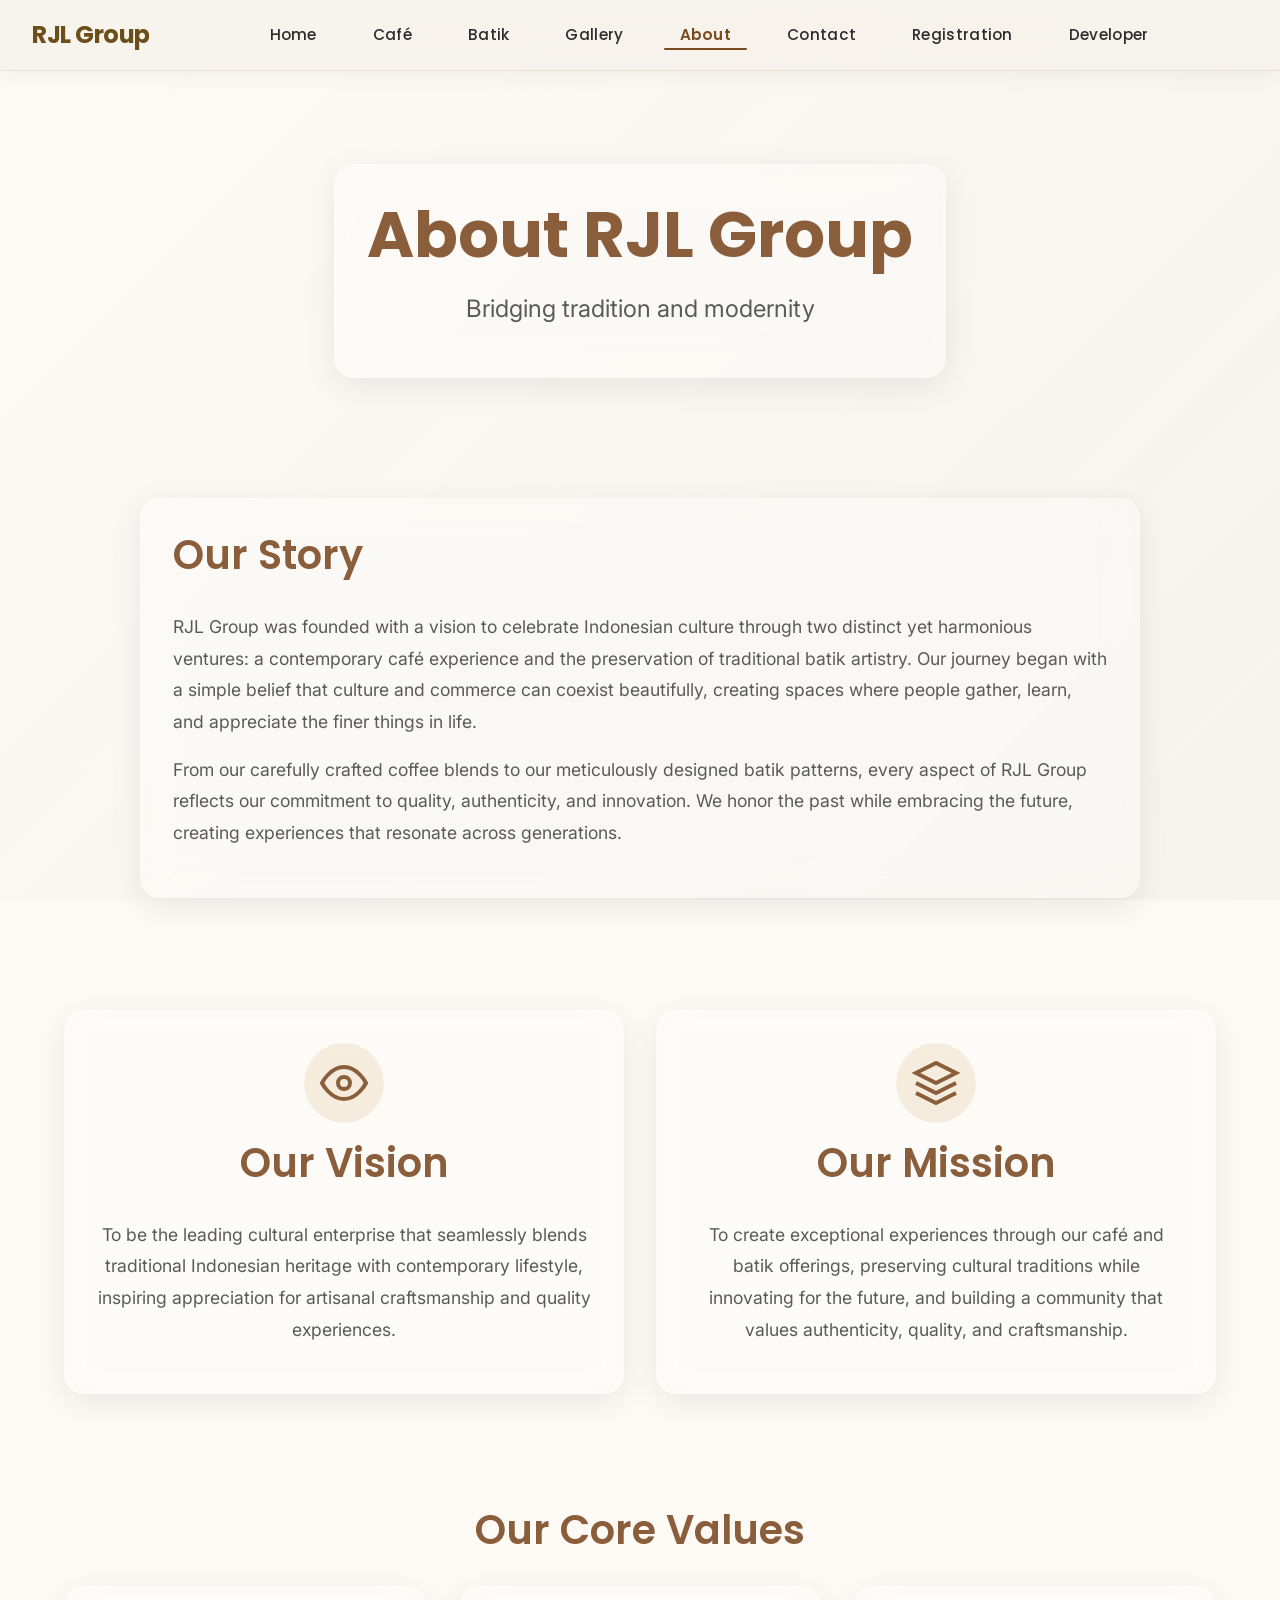
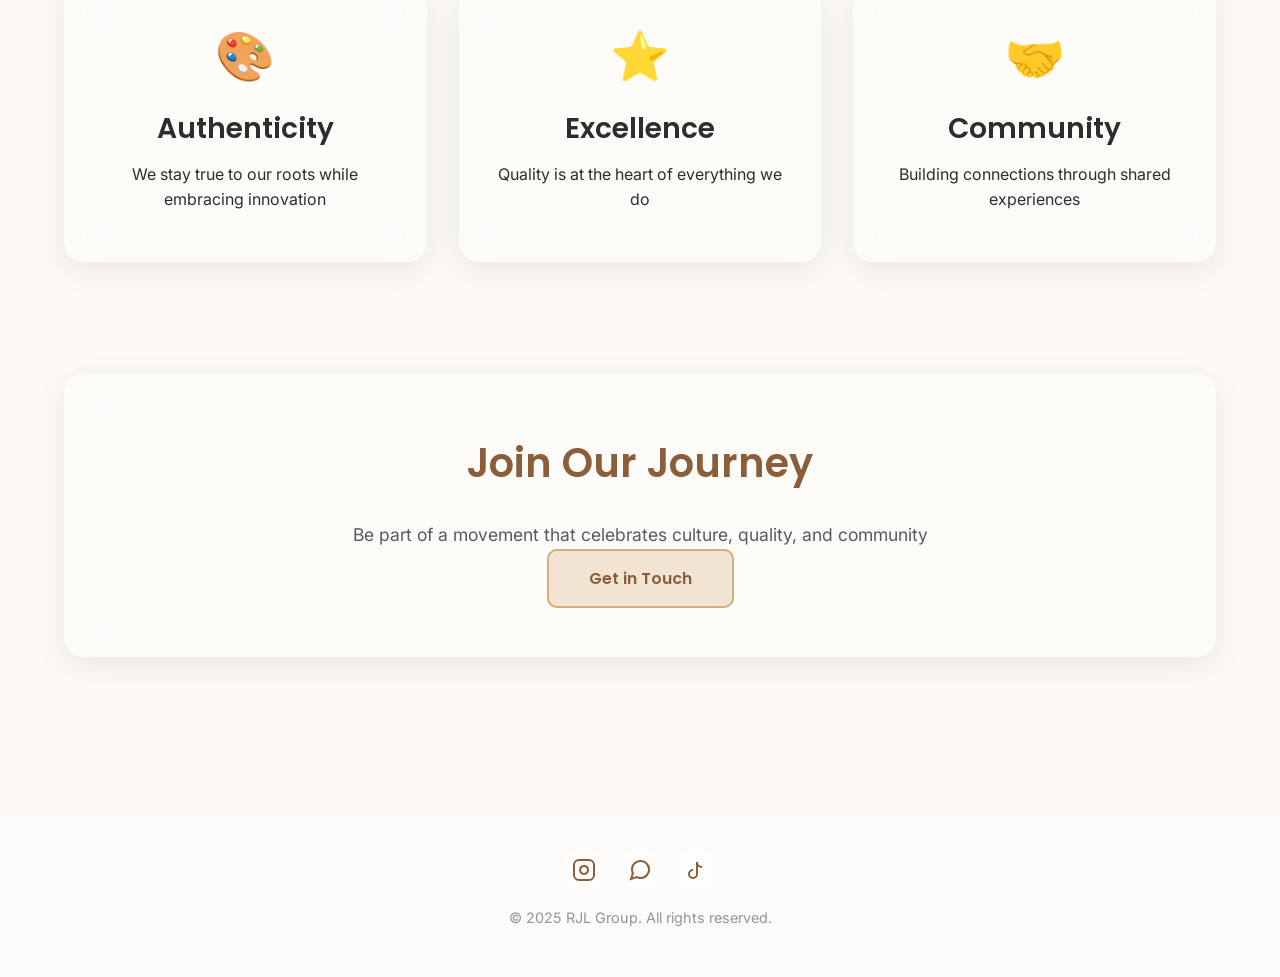
==== docs/about.html @ f2a1ba73 "rename frontend to docs" ====
<!DOCTYPE html>
<html lang="en">
<head>
    <meta charset="UTF-8">
    <meta name="viewport" content="width=device-width, initial-scale=1.0">
    <title>About - RJL Group</title>
    <link rel="stylesheet" href="style.css">
    <link rel="preconnect" href="https://fonts.googleapis.com">
    <link rel="preconnect" href="https://fonts.gstatic.com" crossorigin>
    <link href="https://fonts.googleapis.com/css2?family=Poppins:wght@300;400;500;600;700&family=Inter:wght@300;400;500;600&display=swap" rel="stylesheet">
</head>
<body>
    <!-- Background with overlay -->
    <div class="page-background" style="background-image: url('/frontend/img/galeri.cafe/5.jpg');"></div>
    
    <!-- Navigation Bar -->
    <nav class="navbar-glass">
        <div class="nav-container">
            <div class="nav-logo">RJL Group</div>
            <ul class="nav-menu" id="navMenu">
                <li><a href="index.html" class="nav-link">Home</a></li>
                <li><a href="cafe.html" class="nav-link">Café</a></li>
                <li><a href="batik.html" class="nav-link">Batik</a></li>
                <li><a href="gallery.html" class="nav-link">Gallery</a></li>
                <li><a href="about.html" class="nav-link">About</a></li>
                <li><a href="contact.html" class="nav-link">Contact</a></li>
                <li><a href="registration.html" class="nav-link">Registration</a></li>
                <li><a href="developer.html" class="nav-link">Developer</a></li>
            </ul>
            <div class="header-line" id="headerLine"></div>
            <div class="nav-toggle" id="navToggle">
                <span></span>
                <span></span>
                <span></span>
            </div>
        </div>
    </nav>

    <!-- About Hero Section -->
    <section class="page-hero">
        <div class="container">
            <div class="glass-card hero-card fade-in">
                <h1 class="page-title">About RJL Group</h1>
                <p class="page-subtitle">Bridging tradition and modernity</p>
            </div>
        </div>
    </section>

    <!-- Our Story Section -->
    <section class="section-padding">
        <div class="container">
            <div class="glass-card content-card slide-up">
                <h2 class="section-title">Our Story</h2>
                <p class="section-text">RJL Group was founded with a vision to celebrate Indonesian culture through two distinct yet harmonious ventures: a contemporary café experience and the preservation of traditional batik artistry. Our journey began with a simple belief that culture and commerce can coexist beautifully, creating spaces where people gather, learn, and appreciate the finer things in life.</p>
                <p class="section-text">From our carefully crafted coffee blends to our meticulously designed batik patterns, every aspect of RJL Group reflects our commitment to quality, authenticity, and innovation. We honor the past while embracing the future, creating experiences that resonate across generations.</p>
            </div>
        </div>
    </section>

    <!-- Vision and Mission Section -->
    <section class="section-padding">
        <div class="container">
            <div class="grid-2">
                <div class="glass-card vision-card slide-up" style="animation-delay: 0.1s">
                    <div class="icon-wrapper">
                        <svg width="48" height="48" viewBox="0 0 24 24" fill="none" stroke="currentColor" stroke-width="2">
                            <path d="M1 12s4-8 11-8 11 8 11 8-4 8-11 8-11-8-11-8z"></path>
                            <circle cx="12" cy="12" r="3"></circle>
                        </svg>
                    </div>
                    <h2 class="section-title">Our Vision</h2>
                    <p class="section-text">To be the leading cultural enterprise that seamlessly blends traditional Indonesian heritage with contemporary lifestyle, inspiring appreciation for artisanal craftsmanship and quality experiences.</p>
                </div>
                <div class="glass-card vision-card slide-up" style="animation-delay: 0.2s">
                    <div class="icon-wrapper">
                        <svg width="48" height="48" viewBox="0 0 24 24" fill="none" stroke="currentColor" stroke-width="2">
                            <path d="M12 2L2 7l10 5 10-5-10-5z"></path>
                            <path d="M2 17l10 5 10-5M2 12l10 5 10-5"></path>
                        </svg>
                    </div>
                    <h2 class="section-title">Our Mission</h2>
                    <p class="section-text">To create exceptional experiences through our café and batik offerings, preserving cultural traditions while innovating for the future, and building a community that values authenticity, quality, and craftsmanship.</p>
                </div>
            </div>
        </div>
    </section>

    <!-- Values Section -->
    <section class="section-padding">
        <div class="container">
            <h2 class="section-title text-center">Our Core Values</h2>
            <div class="grid-3">
                <div class="glass-card value-card slide-up" style="animation-delay: 0.1s">
                    <div class="value-icon">🎨</div>
                    <h3 class="card-title">Authenticity</h3>
                    <p class="card-text">We stay true to our roots while embracing innovation</p>
                </div>
                <div class="glass-card value-card slide-up" style="animation-delay: 0.2s">
                    <div class="value-icon">⭐</div>
                    <h3 class="card-title">Excellence</h3>
                    <p class="card-text">Quality is at the heart of everything we do</p>
                </div>
                <div class="glass-card value-card slide-up" style="animation-delay: 0.3s">
                    <div class="value-icon">🤝</div>
                    <h3 class="card-title">Community</h3>
                    <p class="card-text">Building connections through shared experiences</p>
                </div>
            </div>
        </div>
    </section>

    <!-- Team Section -->
    <section class="section-padding">
        <div class="container">
            <div class="glass-card cta-card text-center">
                <h2 class="section-title">Join Our Journey</h2>
                <p class="section-text">Be part of a movement that celebrates culture, quality, and community</p>
                <a href="contact.html" class="btn-glass btn-primary">Get in Touch</a>
            </div>
        </div>
    </section>

    <!-- Footer -->
    <footer class="footer-glass">
        <div class="footer-content">
            <div class="footer-social">
                <a href="#" class="social-icon" aria-label="Instagram">
                    <svg width="24" height="24" viewBox="0 0 24 24" fill="none" stroke="currentColor" stroke-width="2">
                        <rect x="2" y="2" width="20" height="20" rx="5" ry="5"></rect>
                        <path d="M16 11.37A4 4 0 1 1 12.63 8 4 4 0 0 1 16 11.37z"></path>
                        <line x1="17.5" y1="6.5" x2="17.51" y2="6.5"></line>
                    </svg>
                </a>
                <a href="#" class="social-icon" aria-label="WhatsApp">
                    <svg width="24" height="24" viewBox="0 0 24 24" fill="none" stroke="currentColor" stroke-width="2">
                        <path d="M21 11.5a8.38 8.38 0 0 1-.9 3.8 8.5 8.5 0 0 1-7.6 4.7 8.38 8.38 0 0 1-3.8-.9L3 21l1.9-5.7a8.38 8.38 0 0 1-.9-3.8 8.5 8.5 0 0 1 4.7-7.6 8.38 8.38 0 0 1 3.8-.9h.5a8.48 8.48 0 0 1 8 8v.5z"></path>
                    </svg>
                </a>
                <a href="#" class="social-icon" aria-label="TikTok">
                    <svg width="24" height="24" viewBox="0 0 24 24" fill="none" stroke="currentColor" stroke-width="2">
                        <path d="M9 12a4 4 0 1 0 4 4V4a5 5 0 0 0 5 5"></path>
                    </svg>
                </a>
            </div>
            <p class="footer-text">&copy; 2025 RJL Group. All rights reserved.</p>
        </div>
    </footer>

    <script src="script.js"></script>
</body>
</html>
---- docs/style.css ----
/* ===================================
   RJL Group Website Styles
   Bright Glassmorphism Theme
   =================================== */

/* ===================================
   CSS VARIABLES & RESET
   =================================== */
:root {
    /* Color Palette - Bright & Soft */
    --color-white: #ffffff;
    --color-cream: #fdfaf6;
    --color-beige: #f5f1ed;
    --color-light-gray: #e8e4e0;
    --color-soft-gold: #d4af7a;
    --color-warm-brown: #8b6f47;
    --color-text-primary: #2d2d2d;
    --color-text-secondary: #5a5a5a;
    --color-text-light: #7a7a7a;
    
    /* Glass Effect Colors */
    --glass-bg: rgba(255, 255, 255, 0.25);
    --glass-border: rgba(255, 255, 255, 0.3);
    --glass-shadow: rgba(0, 0, 0, 0.08);
    
    /* Spacing */
    --spacing-xs: 0.5rem;
    --spacing-sm: 1rem;
    --spacing-md: 2rem;
    --spacing-lg: 4rem;
    --spacing-xl: 6rem;
    
    /* Typography */
    --font-primary: 'Poppins', -apple-system, sans-serif;
    --font-secondary: 'Inter', -apple-system, sans-serif;
    
    /* Border Radius */
    --radius-sm: 10px;
    --radius-md: 20px;
    --radius-lg: 30px;
    
    /* Transitions */
    --transition-fast: 0.2s ease;
    --transition-normal: 0.3s ease;
    --transition-slow: 0.5s ease;
}

* {
    margin: 0;
    padding: 0;
    box-sizing: border-box;
}

html {
    scroll-behavior: smooth;
}

body {
    font-family: var(--font-primary);
    color: var(--color-text-primary);
    line-height: 1.6;
    background-color: var(--color-cream);
    overflow-x: hidden;
}

/* ===================================
   TYPOGRAPHY
   =================================== */
h1, h2, h3, h4, h5, h6 {
    font-weight: 600;
    line-height: 1.2;
    margin-bottom: var(--spacing-sm);
}

h1 {
    font-size: 3.5rem;
    font-weight: 700;
}

h2 {
    font-size: 2.5rem;
}

h3 {
    font-size: 1.75rem;
}

p {
    margin-bottom: var(--spacing-sm);
    font-family: var(--font-secondary);
}

a {
    text-decoration: none;
    color: inherit;
}

/* ===================================
   BACKGROUND & OVERLAY
   =================================== */
.page-background {
    position: fixed;
    top: 0;
    left: 0;
    width: 100%;
    height: 100%;
    background-size: cover;
    background-position: center;
    background-repeat: no-repeat;
    z-index: -2;
}

.page-background::after {
    content: '';
    position: absolute;
    top: 0;
    left: 0;
    width: 100%;
    height: 100%;
    background: linear-gradient(135deg, rgba(253, 250, 246, 0.85), rgba(245, 241, 237, 0.90));
    backdrop-filter: blur(3px);
    z-index: -1;
}

/* ===================================
   GLASS CARD COMPONENT
   =================================== */
.glass-card {
    background: var(--glass-bg);
    backdrop-filter: blur(16px);
    -webkit-backdrop-filter: blur(16px);
    border: 1px solid var(--glass-border);
    border-radius: var(--radius-md);
    box-shadow: 0 8px 32px var(--glass-shadow);
    padding: var(--spacing-md);
    transition: transform var(--transition-normal), box-shadow var(--transition-normal);
}

.glass-card:hover {
    transform: translateY(-4px);
    box-shadow: 0 12px 40px rgba(0, 0, 0, 0.12);
}

/* ===================================
   NAVIGATION BAR (FIXED + GLASSMORPHISM)
   =================================== */

.navbar-glass {
    position: fixed;
    top: 0;
    left: 0;
    width: 100%;
    background: rgba(245, 240, 235, 0.75); /* warna hangat transparan */
    backdrop-filter: blur(20px) saturate(180%);
    -webkit-backdrop-filter: blur(20px) saturate(180%);
    border-bottom: 1px solid rgba(180, 160, 130, 0.2);
    box-shadow: 0 3px 15px rgba(150, 120, 80, 0.15);
    z-index: 1000;
    padding: 1rem 0;
    transition: all 0.3s ease;
}

.nav-container {
    max-width: 1380px;
    margin: 0 auto;
    padding: 0 2rem;
    display: flex;
    justify-content: space-between;
    align-items: center;
}

/* LOGO */
.nav-logo {
    font-size: 1.5rem;
    font-weight: 700;
    color: #6c4e1a; /* coklat keemasan hangat */
    letter-spacing: -0.5px;
    transition: color 0.3s ease;
}

.nav-logo:hover {
    color: #a6783c;
}

/* NAV MENU */
.nav-menu {
    display: flex;
    list-style: none;
    gap: 1.5rem;
    align-items: center;
}

.nav-link {
    position: relative;
    font-family: "Poppins", sans-serif;
    font-size: 0.95rem;
    color: #2c2c2c; /* teks gelap agar kontras */
    padding: 0.5rem 1rem;
    border-radius: 10px;
    font-weight: 500;
    letter-spacing: 0.3px;
    transition: all 0.25s ease-in-out;
}

/* Garis bawah saat aktif */
.nav-link.active::after {
    content: "";
    position: absolute;
    bottom: 3px;
    left: 0;
    width: 100%;
    height: 2px;
    background: #7a4b1f;
    border-radius: 2px;
}

.nav-link:hover::after {
    width: 100%;
}

.nav-link:hover {
    color: #7a5720;
    background: rgba(255, 240, 220, 0.6);
}

/* NAVBAR ACTIVE LINK — garis bawah coklat */
.nav-link.active {
    color: #7a4b1f; /* coklat hangat */
    font-weight: 600;
    position: relative;
}

/* BURGER MENU (for mobile later) */
.nav-toggle {
    display: none;
    flex-direction: column;
    gap: 5px;
    cursor: pointer;
}

.nav-toggle span {
    width: 25px;
    height: 3px;
    background-color: #7a5720;
    border-radius: 2px;
    transition: all 0.3s ease;
}



/* ===================================
   HERO SECTION
   =================================== */
.hero-section {
    min-height: 100vh;
    display: flex;
    align-items: center;
    justify-content: center;
    padding: var(--spacing-lg) var(--spacing-md);
}

.hero-content {
    text-align: center;
    max-width: 900px;
}

.hero-title {
    font-size: 5rem;
    font-weight: 700;
    color: var(--color-warm-brown);
    margin-bottom: var(--spacing-sm);
    letter-spacing: -2px;
    text-shadow: 2px 2px 4px rgba(0, 0, 0, 0.05);
}

.hero-subtitle {
    font-size: 2rem;
    color: var(--color-text-primary);
    margin-bottom: var(--spacing-xs);
    font-weight: 500;
}

.hero-description {
    font-size: 1.2rem;
    color: var(--color-text-secondary);
    margin-bottom: var(--spacing-md);
    font-family: var(--font-secondary);
}

.hero-buttons {
    display: flex;
    gap: var(--spacing-sm);
    justify-content: center;
    flex-wrap: wrap;
}

/* ===================================
   BUTTONS
   =================================== */
.btn-glass {
    padding: 1rem 2.5rem;
    border: none;
    border-radius: var(--radius-sm);
    font-family: var(--font-primary);
    font-size: 1rem;
    font-weight: 600;
    cursor: pointer;
    transition: all var(--transition-normal);
    position: relative;
    overflow: hidden;
}

.btn-primary {
    background: rgba(212, 175, 122, 0.3);
    backdrop-filter: blur(10px);
    border: 2px solid var(--color-soft-gold);
    color: var(--color-warm-brown);
}

.btn-primary:hover {
    background: rgba(212, 175, 122, 0.5);
    transform: translateY(-2px);
    box-shadow: 0 8px 20px rgba(212, 175, 122, 0.3);
}

.btn-secondary {
    background: rgba(255, 255, 255, 0.3);
    backdrop-filter: blur(10px);
    border: 2px solid rgba(255, 255, 255, 0.5);
    color: var(--color-text-primary);
}

.btn-secondary:hover {
    background: rgba(255, 255, 255, 0.5);
    transform: translateY(-2px);
    box-shadow: 0 8px 20px rgba(0, 0, 0, 0.1);
}

.btn-small {
    padding: 0.6rem 1.5rem;
    font-size: 0.9rem;
}

.btn-full {
    width: 100%;
}

/* ===================================
   CONTAINER & LAYOUT
   =================================== */
.container {
    max-width: 1400px;
    margin: 0 auto;
    padding: 0 var(--spacing-md);
}

.section-padding {
    padding: var(--spacing-xl) 0;
}

.page-hero {
    min-height: 50vh;
    display: flex;
    align-items: center;
    justify-content: center;
    padding: calc(var(--spacing-xl) + 60px) var(--spacing-md) var(--spacing-lg);
}

.hero-card {
    text-align: center;
    max-width: 800px;
    margin: 0 auto;
}

.page-title {
    font-size: 4rem;
    color: var(--color-warm-brown);
    margin-bottom: var(--spacing-sm);
}

.page-subtitle {
    font-size: 1.5rem;
    color: var(--color-text-secondary);
    font-weight: 400;
}

/* ===================================
   CONTENT SECTIONS
   =================================== */
.section-title {
    font-size: 2.5rem;
    color: var(--color-warm-brown);
    margin-bottom: var(--spacing-md);
}

.section-title.text-center {
    text-align: center;
}

.section-text {
    font-size: 1.1rem;
    color: var(--color-text-secondary);
    line-height: 1.8;
    margin-bottom: var(--spacing-sm);
}

.content-card {
    max-width: 1000px;
    margin: 0 auto;
}

.content-image {
    width: 100%;
    border-radius: var(--radius-md);
    margin-top: var(--spacing-md);
    box-shadow: 0 8px 24px rgba(0, 0, 0, 0.1);
}

/* ===================================
   GRID LAYOUTS
   =================================== */
.grid-2 {
    display: grid;
    grid-template-columns: repeat(2, 1fr);
    gap: var(--spacing-md);
}

.grid-3 {
    display: grid;
    grid-template-columns: repeat(3, 1fr);
    gap: var(--spacing-md);
}

.grid-2-contact {
    display: grid;
    grid-template-columns: 1.5fr 1fr;
    gap: var(--spacing-md);
    align-items: start;
}

/* ===================================
   MENU & PRODUCT CARDS
   =================================== */
.menu-layout {
  display: flex;
  flex-direction: column;
  align-items: center;
  text-align: center;
  gap: 1.5rem;
  max-width: 700px;
  margin: 0 auto;
  padding: var(--spacing-lg);
  background: rgba(255, 255, 255, 0.4);
  border: 1px solid rgba(255, 255, 255, 0.5);
  border-radius: var(--radius-lg);
  backdrop-filter: blur(10px);
  box-shadow: 0 4px 25px rgba(0, 0, 0, 0.1);
}

.menu-image-single {
  width: 100%;
  height: auto; /* otomatis sesuai proporsi gambar */
  max-height: 700px; /* batas biar gak terlalu tinggi */
  object-fit: contain;
  border-radius: var(--radius-md);
  display: block;
}

.menu-layout .card-title {
  font-size: 1.6rem;
  color: var(--color-warm-brown);
  font-weight: 600;
  margin-bottom: 0.5rem;
}

.menu-layout .card-text {
  font-size: 1rem;
  color: var(--color-text-secondary);
  max-width: 600px;
  line-height: 1.6;
}


/* ===================================
   NAVIGATION BAR — WARM MODERN STYLE
   =================================== */
.navbar-glass {
    position: fixed;
    top: 0;
    left: 0;
    width: 100%;
    background: rgba(245, 240, 235, 0.75); /* warna hangat transparan */
    backdrop-filter: blur(20px) saturate(180%);
    -webkit-backdrop-filter: blur(20px) saturate(180%);
    border-bottom: 1px solid rgba(180, 160, 130, 0.2);
    box-shadow: 0 3px 15px rgba(150, 120, 80, 0.15);
    z-index: 1000;
    padding: 1rem 0;
    transition: all 0.3s ease;
}

.nav-container {
    max-width: 1380px;
    margin: 0 auto;
    padding: 0 2rem;
    display: flex;
    justify-content: space-between;
    align-items: center;
}



/* LOGO */
.nav-logo {
    font-size: 1.5rem;
    font-weight: 700;
    color: #6c4e1a; /* coklat keemasan hangat */
    letter-spacing: -0.5px;
    transition: color 0.3s ease;
}

.nav-logo:hover {
    color: #a6783c;
}

/* NAV MENU */
.nav-menu {
    display: flex;
    list-style: none;
    gap: 1.5rem;
    align-items: center;
    margin-left: auto; 
}

.nav-menu {
    display: flex;
    list-style: none;
    gap: 1.5rem;
    align-items: center;
    justify-content: flex-end; /* atau flex-start / center */
}


.nav-link {
    position: relative;
    font-family: "Poppins", sans-serif;
    font-size: 0.95rem;
    color: #2c2c2c; /* teks gelap agar kontras */
    padding: 0.5rem 1rem;
    border-radius: 10px;
    font-weight: 500;
    letter-spacing: 0.3px;
    transition: all 0.25s ease-in-out;
}

/* Garis bawah saat aktif */
.nav-link.active::after {
    content: "";
    position: absolute;
    bottom: 3px;
    left: 0;
    width: 100%;
    height: 2px;
    background: #7a4b1f;
    border-radius: 2px;
}

.nav-link:hover::after {
    width: 100%;
}

.nav-link:hover {
    color: #7a5720;
    background: rgba(255, 240, 220, 0.6);
}

/* NAVBAR ACTIVE LINK — garis bawah coklat */
.nav-link.active {
    color: #7a4b1f; /* coklat hangat */
    font-weight: 600;
    position: relative;
}

/* BURGER MENU (for mobile later) */
.nav-toggle {
    display: none;
    flex-direction: column;
    gap: 5px;
    cursor: pointer;
}

.nav-toggle span {
    width: 25px;
    height: 3px;
    background-color: #7a5720;
    border-radius: 2px;
    transition: all 0.3s ease;
}



/* ===================================
   HERO SECTION
   =================================== */
.hero-section {
    min-height: 100vh;
    display: flex;
    align-items: center;
    justify-content: center;
    padding: var(--spacing-lg) var(--spacing-md);
}

.hero-content {
    text-align: center;
    max-width: 900px;
}

.hero-title {
    font-size: 5rem;
    font-weight: 700;
    color: var(--color-warm-brown);
    margin-bottom: var(--spacing-sm);
    letter-spacing: -2px;
    text-shadow: 2px 2px 4px rgba(0, 0, 0, 0.05);
}

.hero-subtitle {
    font-size: 2rem;
    color: var(--color-text-primary);
    margin-bottom: var(--spacing-xs);
    font-weight: 500;
}

.hero-description {
    font-size: 1.2rem;
    color: var(--color-text-secondary);
    margin-bottom: var(--spacing-md);
    font-family: var(--font-secondary);
}

.hero-buttons {
    display: flex;
    gap: var(--spacing-sm);
    justify-content: center;
    flex-wrap: wrap;
}

/* ===================================
   BUTTONS
   =================================== */
.btn-glass {
    padding: 1rem 2.5rem;
    border: none;
    border-radius: var(--radius-sm);
    font-family: var(--font-primary);
    font-size: 1rem;
    font-weight: 600;
    cursor: pointer;
    transition: all var(--transition-normal);
    position: relative;
    overflow: hidden;
}

.btn-primary {
    background: rgba(212, 175, 122, 0.3);
    backdrop-filter: blur(10px);
    border: 2px solid var(--color-soft-gold);
    color: var(--color-warm-brown);
}

.btn-primary:hover {
    background: rgba(212, 175, 122, 0.5);
    transform: translateY(-2px);
    box-shadow: 0 8px 20px rgba(212, 175, 122, 0.3);
}

.btn-secondary {
    background: rgba(255, 255, 255, 0.3);
    backdrop-filter: blur(10px);
    border: 2px solid rgba(255, 255, 255, 0.5);
    color: var(--color-text-primary);
}

.btn-secondary:hover {
    background: rgba(255, 255, 255, 0.5);
    transform: translateY(-2px);
    box-shadow: 0 8px 20px rgba(0, 0, 0, 0.1);
}

.btn-small {
    padding: 0.6rem 1.5rem;
    font-size: 0.9rem;
}

.btn-full {
    width: 100%;
}


/* ===================================
   GALLERY FILTER BUTTONS
   =================================== */
.filter-buttons {
  display: flex;
  justify-content: center;
  gap: 1.2rem;
  margin-top: 1.5rem;
}

.filter-btn {
  font-family: "Poppins", sans-serif;
  font-size: 0.95rem;
  padding: 0.6rem 1.6rem;
  border-radius: 2rem;
  border: none;
  background: rgba(255, 255, 255, 0.4); /* latar lembut transparan */
  color: #7a4b1f !important; /* pastikan teks coklat */
  font-weight: 600;
  cursor: pointer;
  transition: all 0.25s ease-in-out;
  backdrop-filter: blur(8px);
}

/* Hover effect */
.filter-btn:hover {
  background: rgba(255, 255, 255, 0.7);
  transform: translateY(-2px);
}

/* Tombol aktif */
.filter-btn.active {
  background: #ffffff;
  color: #000000 !important; /* teks hitam saat aktif */
  border: 1px solid #c9a36b; /* garis tepi tipis */
  box-shadow: 0 3px 10px rgba(0, 0, 0, 0.08);
}

/* === Gallery Grid === */
.section-padding {
  padding: 3rem 0 4rem;
}

.container {
  max-width: 1200px;
  margin: 0 auto;
  padding: 0 1.5rem;
}

.masonry-gallery {
  columns: 4;
  column-gap: 1rem;
}

.masonry-item {
  display: inline-block;
  width: 100%;
  margin-bottom: 1rem;
  transition: all 0.3s ease;
}

.masonry-item.hidden {
  opacity: 0;
  transform: scale(0.9);
  pointer-events: none;
  display: none;
}

/* Responsive Columns */
@media (max-width: 992px) {
  .masonry-gallery {
    columns: 3;
  }
}

@media (max-width: 768px) {
  .masonry-gallery {
    columns: 2;
  }
}

@media (max-width: 576px) {
  .masonry-gallery {
    columns: 1;
  }
}

/* === Gallery Image === */
.gallery-image {
  position: relative;
  width: 100%;
  padding-bottom: 75%;
  background-size: cover;
  background-position: center;
  border-radius: 1rem;
  overflow: hidden;
  cursor: pointer;
  transition: all 0.4s ease;
}

.gallery-image:hover {
  transform: scale(1.03);
  filter: brightness(1.1);
}

.gallery-overlay {
  background: rgba(255, 255, 255, 0.45);
  transition: opacity 0.3s ease;
}

.gallery-image:hover .gallery-overlay {
  opacity: 1;
}

.gallery-caption {
  color: var(--color-text-primary);
  font-weight: 600;
  text-shadow: 0 1px 3px rgba(255, 255, 255, 0.5);
}

/* === Footer === */
.footer-glass {
  background: rgba(255, 255, 255, 0.1);
  backdrop-filter: blur(8px);
  padding: 2rem 0;
  text-align: center;
  border-top: 1px solid rgba(255, 255, 255, 0.2);
}

.footer-text {
  font-size: 0.95rem;
  opacity: 0.8;
}

/* === Animations === */
@keyframes fadeInUp {
  from {
    opacity: 0;
    transform: translateY(25px);
  }
  to {
    opacity: 1;
    transform: translateY(0);
  }
}

/* ===================================
   PROCESS CARDS
   =================================== */
.process-grid {
    display: grid;
    grid-template-columns: repeat(4, 1fr);
    gap: var(--spacing-md);
}

.process-card {
    text-align: center;
}

.process-number {
    width: 60px;
    height: 60px;
    background: linear-gradient(135deg, rgba(212, 175, 122, 0.3), rgba(212, 175, 122, 0.5));
    border-radius: 50%;
    display: flex;
    align-items: center;
    justify-content: center;
    font-size: 1.5rem;
    font-weight: 700;
    color: var(--color-warm-brown);
    margin: 0 auto var(--spacing-sm);
}

/* ===================================
   VISION & VALUES
   =================================== */
.vision-card {
    text-align: center;
}

.icon-wrapper {
    width: 80px;
    height: 80px;
    background: rgba(212, 175, 122, 0.2);
    border-radius: 50%;
    display: flex;
    align-items: center;
    justify-content: center;
    margin: 0 auto var(--spacing-sm);
}

.icon-wrapper svg {
    color: var(--color-warm-brown);
}

.value-card {
    text-align: center;
}

.value-icon {
    font-size: 3rem;
    margin-bottom: var(--spacing-sm);
}

/* ===================================
   FORMS
   =================================== */
.contact-form,
.registration-form {
    width: 100%;
}

.form-group {
    margin-bottom: var(--spacing-sm);
}

.form-label {
    display: block;
    font-size: 0.95rem;
    font-weight: 500;
    color: var(--color-text-primary);
    margin-bottom: 0.5rem;
}

.form-input,
.form-textarea,
.form-select {
    width: 100%;
    padding: 0.9rem 1.2rem;
    border: 2px solid rgba(255, 255, 255, 0.4);
    border-radius: var(--radius-sm);
    background: rgba(255, 255, 255, 0.3);
    backdrop-filter: blur(10px);
    font-family: var(--font-secondary);
    font-size: 1rem;
    color: var(--color-text-primary);
    transition: border-color var(--transition-fast), background var(--transition-fast);
}

.form-input:focus,
.form-textarea:focus,
.form-select:focus {
    outline: none;
    border-color: var(--color-soft-gold);
    background: rgba(255, 255, 255, 0.5);
}

.form-textarea {
    resize: vertical;
    min-height: 120px;
}

.form-message {
    margin-top: var(--spacing-sm);
    padding: var(--spacing-sm);
    border-radius: var(--radius-sm);
    font-size: 0.95rem;
    display: none;
}

.form-message.success {
    background: rgba(76, 175, 80, 0.2);
    color: #2e7d32;
    border: 1px solid rgba(76, 175, 80, 0.4);
    display: block;
}

.form-message.error {
    background: rgba(244, 67, 54, 0.2);
    color: #c62828;
    border: 1px solid rgba(244, 67, 54, 0.4);
    display: block;
}

/* ===================================
   CONTACT & REGISTRATION INFO
   =================================== */
.contact-info-wrapper,
.class-info-wrapper {
    display: flex;
    flex-direction: column;
    gap: var(--spacing-sm);
}

.info-card {
    padding: var(--spacing-md);
}

.info-list {
    list-style: none;
    padding-left: 0;
}

.info-list li {
    padding: 0.4rem 0;
    color: var(--color-text-secondary);
    font-family: var(--font-secondary);
}

.info-list li::before {
    content: '✓ ';
    color: var(--color-soft-gold);
    font-weight: bold;
    margin-right: 0.5rem;
}

.social-links {
    display: flex;
    flex-direction: column;
    gap: 0.5rem;
}

.social-link {
    color: var(--color-warm-brown);
    font-weight: 500;
    transition: color var(--transition-fast);
}

.social-link:hover {
    color: var(--color-soft-gold);
}

.registration-wrapper {
    display: grid;
    grid-template-columns: 1.5fr 1fr;
    gap: var(--spacing-md);
    align-items: start;
}

/* ===================================
   MAP SECTION
   =================================== */

.map-card {
  padding: 2rem;
  border-radius: var(--radius-lg);
  background: rgba(255, 255, 255, 0.12);
  backdrop-filter: blur(10px);
  box-shadow: 0 4px 24px rgba(0, 0, 0, 0.1);
}

.map-wrapper {
  position: relative;
  width: 100%;
  height: 400px;
  overflow: hidden;
  border-radius: var(--radius-md);
}

.map-wrapper iframe {
  width: 100%;
  height: 100%;
  border: 0;
  border-radius: var(--radius-md);
}

@media (max-width: 768px) {
  .map-wrapper {
    height: 300px;
  }
}


/* ===================================
   CTA SECTION
   =================================== */
.cta-card {
    text-align: center;
    padding: var(--spacing-lg);
}

/* =============================
   RJL Developer Page Styling
   ============================= */
:root {
  --color-warm-brown: #8b5e3b;
  --color-light-cream: #756349;
  --color-bg-glass: rgba(255, 255, 255, 0.12);
  --color-accent: #362e25;
}

/* === Developer Team Layout === */
.team-grid {
  display: grid;
  grid-template-columns: repeat(3, 1fr);
  gap: 2rem;
  justify-items: center;
  max-width: 1100px;
  margin: 0 auto;
}

/* Baris kedua (2 developer) benar-benar di tengah */
.team-grid .team-card:nth-child(4) {
  grid-column: 2 / 3;
}

.team-grid .team-card:nth-child(5) {
  grid-column: 3 / 4;
}

@media (max-width: 768px) {
  .team-grid {
    grid-template-columns: 1fr;
  }
}

/* === Card === */
.team-card {
  background: var(--color-bg-glass);
  border-radius: 20px;
  text-align: center;
  padding: 1.5rem;
  backdrop-filter: blur(12px);
  transition: transform 0.3s ease, box-shadow 0.3s ease;
  box-shadow: 0 4px 20px rgba(0,0,0,0.25);
}

.team-card:hover {
  transform: translateY(-6px);
  box-shadow: 0 10px 25px rgba(0,0,0,0.35);
}

.team-photo {
  width: 120px;
  height: 120px;
  border-radius: 50%;
  object-fit: cover;
  border: 3px solid rgba(255,255,255,0.4);
  margin-bottom: 1rem;
}

.team-name {
  color: var(--color-light-cream);
  font-size: 1.2rem;
  font-weight: 600;
  margin-bottom: 0.2rem;
}

.team-role {
  color: var(--color-accent);
  font-weight: 500;
  margin-bottom: 0.6rem;
}

.team-desc {
  color: #806f5f;
  font-size: 0.9rem;
  margin-bottom: 1rem;
}

/* === Tombol CV & Portfolio === */
.team-actions {
  display: flex;
  justify-content: center;
  gap: 0.8rem;
}

.btn-modern {
  background: transparent;
  border: 2px solid var(--color-warm-brown);
  color: var(--color-warm-brown);
  font-weight: 500;
  padding: 0.5rem 1.2rem;
  border-radius: 30px;
  backdrop-filter: blur(10px);
  transition: all 0.3s ease;
  display: flex;
  align-items: center;
  gap: 0.4rem;
}

.btn-modern i {
  color: var(--color-warm-brown);
}

.btn-modern:hover {
  background: #fff;
  color: var(--color-warm-brown);
  border-color: #fff;
  transform: translateY(-2px);
}

/* ===================================
   DEVELOPER PAGE
   =================================== */
.tech-details {
    display: grid;
    grid-template-columns: repeat(2, 1fr);
    gap: var(--spacing-md);
    margin-top: var(--spacing-md);
}

.tech-item {
    padding: var(--spacing-sm);
}

.tech-title {
    font-size: 1.2rem;
    color: var(--color-warm-brown);
    margin-bottom: 0.5rem;
}

.tech-text {
    font-size: 1rem;
    color: var(--color-text-secondary);
    font-family: var(--font-secondary);
}

.code-block {
    background: rgba(255, 255, 255, 0.4);
    border: 1px solid rgba(255, 255, 255, 0.5);
    border-radius: var(--radius-sm);
    padding: var(--spacing-md);
    font-family: 'Courier New', monospace;
    font-size: 0.9rem;
    color: var(--color-text-primary);
    overflow-x: auto;
    margin-top: var(--spacing-sm);
}

.feature-card {
    text-align: center;
    padding: var(--spacing-md);
}

/* ===================================
   FOOTER
   =================================== */
.footer-glass {
    background: rgba(255, 255, 255, 0.3);
    backdrop-filter: blur(20px);
    border-top: 1px solid var(--glass-border);
    padding: var(--spacing-md) 0;
    margin-top: var(--spacing-xl);
}

.footer-content {
    max-width: 1400px;
    margin: 0 auto;
    padding: 0 var(--spacing-md);
    text-align: center;
}

.footer-social {
    display: flex;
    justify-content: center;
    gap: var(--spacing-sm);
    margin-bottom: var(--spacing-sm);
}

.social-icon {
    width: 40px;
    height: 40px;
    background: rgba(255, 255, 255, 0.3);
    border: 1px solid rgba(255, 255, 255, 0.4);
    border-radius: 50%;
    display: flex;
    align-items: center;
    justify-content: center;
    transition: all var(--transition-fast);
    color: var(--color-warm-brown);
}

.social-icon:hover {
    background: rgba(212, 175, 122, 0.3);
    border-color: var(--color-soft-gold);
    transform: translateY(-3px);
}

.footer-text {
    font-size: 0.9rem;
    color: var(--color-text-light);
    font-family: var(--font-secondary);
}

/* ===================================
   ANIMATIONS
   =================================== */
@keyframes fadeIn {
    from {
        opacity: 0;
        transform: translateY(20px);
    }
    to {
        opacity: 1;
        transform: translateY(0);
    }
}

@keyframes slideUp {
    from {
        opacity: 0;
        transform: translateY(40px);
    }
    to {
        opacity: 1;
        transform: translateY(0);
    }
}

.fade-in {
    animation: fadeIn 0.8s ease forwards;
}

.slide-up {
    animation: slideUp 0.6s ease forwards;
    opacity: 0;
}

/* ===================================
   RESPONSIVE DESIGN
   =================================== */
@media (max-width: 1200px) {
    .hero-title {
        font-size: 4rem;
    }
    
    .page-title {
        font-size: 3rem;
    }
    
    .grid-3 {
        grid-template-columns: repeat(2, 1fr);
    }
    
    .process-grid {
        grid-template-columns: repeat(2, 1fr);
    }
    
    .masonry-gallery {
        columns: 3;
    }
}

@media (max-width: 768px) {
    /* Typography */
    h1 {
        font-size: 2.5rem;
    }
    
    h2 {
        font-size: 2rem;
    }
    
    .hero-title {
        font-size: 3rem;
    }
    
    .hero-subtitle {
        font-size: 1.5rem;
    }
    
    .page-title {
        font-size: 2.5rem;
    }
    
    /* Navigation */
    .nav-menu {
        position: fixed;
        left: -100%;
        top: 70px;
        flex-direction: column;
        background: rgba(255, 255, 255, 0.95);
        backdrop-filter: blur(20px);
        width: 100%;
        text-align: center;
        transition: left var(--transition-normal);
        box-shadow: 0 8px 32px rgba(0, 0, 0, 0.1);
        padding: var(--spacing-md) 0;
        gap: 0;
    }
    
    .nav-menu.active {
        left: 0;
    }
    
    .nav-link {
        width: 100%;
        padding: 1rem;
        border-radius: 0;
    }
    
    .nav-toggle {
        display: flex;
    }
    
    .nav-toggle.active span:nth-child(1) {
        transform: rotate(45deg) translate(8px, 8px);
    }
    
    .nav-toggle.active span:nth-child(2) {
        opacity: 0;
    }
    
    .nav-toggle.active span:nth-child(3) {
        transform: rotate(-45deg) translate(7px, -7px);
    }
    
    /* Layouts */
    .grid-2,
    .grid-3,
    .grid-2-contact,
    .registration-wrapper {
        grid-template-columns: 1fr;
    }
    
    .gallery-grid {
        grid-template-columns: repeat(2, 1fr);
    }
    
    .process-grid {
        grid-template-columns: 1fr;
    }
    
    .masonry-gallery {
        columns: 2;
    }
    
    .tech-details {
        grid-template-columns: 1fr;
    }
    
    /* Spacing */
    .section-padding {
        padding: var(--spacing-lg) 0;
    }
    
    .page-hero {
        padding: calc(var(--spacing-lg) + 60px) var(--spacing-sm) var(--spacing-md);
    }
    
    /* Buttons */
    .hero-buttons {
        flex-direction: column;
    }
    
    .btn-glass {
        width: 100%;
    }
}

@media (max-width: 480px) {
    .hero-title {
        font-size: 2.5rem;
    }
    
    .page-title {
        font-size: 2rem;
    }
    
    .gallery-grid,
    .masonry-gallery {
        columns: 1;
        grid-template-columns: 1fr;
    }
    
    .container {
        padding: 0 var(--spacing-sm);
    }
}

/* ===================================
   SMOOTH SCROLL BEHAVIOR
   =================================== */
@media (prefers-reduced-motion: no-preference) {
    html {
        scroll-behavior: smooth;
    }
}

/* ===================================
   ACCESSIBILITY
   =================================== */
.sr-only {
    position: absolute;
    width: 1px;
    height: 1px;
    padding: 0;
    margin: -1px;
    overflow: hidden;
    clip: rect(0, 0, 0, 0);
    white-space: nowrap;
    border-width: 0;
}

/* Focus states for keyboard navigation */
a:focus,
button:focus,
input:focus,
textarea:focus,
select:focus {
    outline: 2px solid var(--color-soft-gold);
    outline-offset: 2px;
}

/* Row horizontal, bisa scroll di mobile */
.process-row {
    display: flex;
    gap: 20px;
    overflow-x: auto;
    padding-bottom: 10px;
    scroll-behavior: smooth;
}

/* Proses card */
.process-card {
    min-width: 220px; /* lebar card agar tidak terlalu besar */
    flex: 0 0 auto;
    border-radius: 10px;
    overflow: hidden;
    padding: 10px;
    background-color: rgba(255,255,255,0.9); /* glass effect ringan */
    box-shadow: 0 2px 8px rgba(0,0,0,0.1);
    transition: transform 0.3s ease;
}
.process-card:hover {
    transform: translateY(-5px);
}

/* Gambar proses */
.process-image {
    width: 100%;
    max-height: 300px;
    overflow: hidden;
    border-radius: 10px;
    margin-bottom: 10px;
}

.process-image img {
    width: 100%;
    height: auto;
    max-height: 300px;
    object-fit: cover;
    display: block;
}

/* Animasi slide-up */
.slide-up {
    opacity: 0;
    transform: translateY(20px);
    animation: slideUp 0.6s forwards;
}
@keyframes slideUp {
    to {
        opacity: 1;
        transform: translateY(0);
    }
}

/* Hapus scroll bar di webkit */
.process-row::-webkit-scrollbar {
    display: none;
}


/* =============================================
   REGISTERED PARTICIPANTS SECTION
   ============================================= */

/* --- Main Card --- */
.participants-card {
    background: rgba(255, 255, 255, 0.80);
    backdrop-filter: blur(18px);
    -webkit-backdrop-filter: blur(18px);
    border: 1px solid rgba(255, 255, 255, 0.55);
    border-radius: 24px;
    box-shadow:
        0 8px 40px rgba(139, 111, 71, 0.10),
        0 2px 12px rgba(0, 0, 0, 0.06);
    padding: 2.5rem 2.8rem 2rem;
    transition: box-shadow var(--transition-normal);
}

.participants-section {
    padding-top: 0;
}

/* --- Header row --- */
.participants-header {
    display: flex;
    align-items: flex-start;
    justify-content: space-between;
    gap: 1.5rem;
    flex-wrap: wrap;
    margin-bottom: 2rem;
}

.participants-title {
    font-size: 1.85rem;
    font-weight: 700;
    color: var(--color-warm-brown);
    margin-bottom: 0.25rem;
    line-height: 1.2;
}

.participants-subtitle {
    font-size: 0.95rem;
    color: var(--color-text-light);
    margin-bottom: 0;
    font-family: var(--font-secondary);
}

/* --- Spots Badge --- */
.spots-badge {
    display: inline-flex;
    align-items: center;
    gap: 0.3rem;
    background: rgba(212, 175, 122, 0.18);
    border: 1.5px solid rgba(212, 175, 122, 0.45);
    border-radius: 50px;
    padding: 0.45rem 1.1rem;
    white-space: nowrap;
    font-family: var(--font-primary);
    font-size: 0.88rem;
    flex-shrink: 0;
}

.spots-filled {
    font-weight: 700;
    color: var(--color-warm-brown);
    font-size: 1.05rem;
}

.spots-separator { color: var(--color-text-light); font-weight: 400; }
.spots-total { font-weight: 600; color: var(--color-text-secondary); }
.spots-label { color: var(--color-text-light); font-size: 0.82rem; margin-left: 0.15rem; }

/* --- Table Wrapper --- */
.participants-table-wrap {
    width: 100%;
    overflow-x: auto;
    border-radius: 16px;
}

/* --- Table --- */
.participants-table {
    width: 100%;
    border-collapse: collapse;
    font-family: var(--font-secondary);
}

.participants-table thead tr {
    background: rgba(245, 241, 237, 0.75);
}

.participants-table th {
    padding: 0.85rem 1.1rem;
    text-align: left;
    font-size: 0.8rem;
    font-weight: 600;
    color: var(--color-text-light);
    text-transform: uppercase;
    letter-spacing: 0.06em;
    white-space: nowrap;
    border-bottom: 1.5px solid rgba(212, 175, 122, 0.2);
}

.participants-table td {
    padding: 1rem 1.1rem;
    font-size: 0.92rem;
    color: var(--color-text-primary);
    vertical-align: middle;
    border-bottom: 1px solid rgba(245, 241, 237, 0.9);
}

.participants-table tbody tr {
    transition: background var(--transition-fast), transform var(--transition-fast);
    cursor: default;
}

.participants-table tbody tr:hover {
    background: rgba(253, 250, 246, 0.85);
    transform: translateX(3px);
}

.participants-table tbody tr:last-child td { border-bottom: none; }

/* --- Row number --- */
.pt-no {
    font-size: 0.82rem;
    font-weight: 600;
    color: var(--color-text-light);
    width: 40px;
}

/* --- Participant cell --- */
.pt-participant {
    display: flex;
    align-items: center;
    gap: 0.85rem;
}

.pt-avatar {
    width: 40px;
    height: 40px;
    border-radius: 50%;
    display: flex;
    align-items: center;
    justify-content: center;
    font-size: 1rem;
    font-weight: 700;
    color: #fff;
    flex-shrink: 0;
    background: linear-gradient(135deg, #c9946a, #8b6f47);
    box-shadow: 0 2px 8px rgba(139, 111, 71, 0.25);
    font-family: var(--font-primary);
    text-transform: uppercase;
}

.pt-name {
    font-weight: 600;
    color: var(--color-text-primary);
    font-size: 0.93rem;
    line-height: 1.3;
}

.pt-email {
    font-size: 0.78rem;
    color: var(--color-text-light);
    font-family: var(--font-secondary);
}

/* --- Class Type Badges --- */
.class-badge {
    display: inline-block;
    padding: 0.28rem 0.85rem;
    border-radius: 50px;
    font-size: 0.78rem;
    font-weight: 600;
    white-space: nowrap;
    font-family: var(--font-primary);
    letter-spacing: 0.02em;
}

.badge-beginner {
    background: rgba(245, 241, 237, 0.95);
    color: #8b6f47;
    border: 1.5px solid rgba(212, 175, 122, 0.35);
}

.badge-intermediate {
    background: rgba(200, 162, 110, 0.18);
    color: #7a5320;
    border: 1.5px solid rgba(200, 162, 110, 0.40);
}

.badge-advanced {
    background: rgba(139, 95, 59, 0.14);
    color: #5c3d1e;
    border: 1.5px solid rgba(139, 95, 59, 0.30);
}

.badge-private {
    background: rgba(98, 72, 40, 0.11);
    color: #3d2609;
    border: 1.5px solid rgba(98, 72, 40, 0.25);
}

/* --- Date cell --- */
.pt-date {
    display: flex;
    align-items: center;
    gap: 0.4rem;
    color: var(--color-text-secondary);
    font-size: 0.88rem;
    white-space: nowrap;
}

.pt-date svg { flex-shrink: 0; color: var(--color-soft-gold); }

/* --- Registered On --- */
.pt-reg {
    font-size: 0.85rem;
    color: var(--color-text-light);
    white-space: nowrap;
}

/* --- Skeleton Loading Shimmer --- */
.participants-skeleton {
    display: flex;
    flex-direction: column;
    gap: 0;
}

.skeleton-row {
    display: flex;
    align-items: center;
    gap: 1.1rem;
    padding: 1rem 1.1rem;
    border-bottom: 1px solid rgba(245, 241, 237, 0.9);
}

.skeleton-cell {
    height: 14px;
    border-radius: 8px;
    background: linear-gradient(
        90deg,
        rgba(245, 241, 237, 0.9) 25%,
        rgba(255, 255, 255, 0.95) 50%,
        rgba(245, 241, 237, 0.9) 75%
    );
    background-size: 200% 100%;
    animation: shimmer 1.5s infinite ease-in-out;
}

@keyframes shimmer {
    0%   { background-position: 200% 0; }
    100% { background-position: -200% 0; }
}

.skel-no     { width: 28px; flex-shrink: 0; }
.skel-avatar { width: 40px; height: 40px; border-radius: 50%; flex-shrink: 0; }
.skel-name   { flex: 1.5; }
.skel-badge  { width: 90px; flex-shrink: 0; }
.skel-date   { width: 90px; flex-shrink: 0; }
.skel-reg    { width: 120px; flex-shrink: 0; }

/* --- Empty State --- */
.participants-empty {
    text-align: center;
    padding: 3.5rem 2rem;
}

.empty-icon { font-size: 3rem; margin-bottom: 1rem; opacity: 0.6; }

.empty-text {
    color: var(--color-text-light);
    font-size: 0.95rem;
    font-family: var(--font-secondary);
    margin-bottom: 0;
}

/* --- Section Footer --- */
.participants-footer {
    display: flex;
    align-items: center;
    justify-content: space-between;
    flex-wrap: wrap;
    gap: 0.5rem;
    margin-top: 1.4rem;
    padding-top: 1rem;
    border-top: 1px solid rgba(212, 175, 122, 0.18);
}

.participants-note {
    display: flex;
    align-items: center;
    gap: 0.4rem;
    font-size: 0.8rem;
    color: var(--color-text-light);
    font-family: var(--font-secondary);
}

.participants-realtime {
    font-size: 0.78rem;
    color: rgba(139, 111, 71, 0.65);
    font-style: italic;
    font-family: var(--font-secondary);
}

/* --- Row entrance animation --- */
@keyframes ptRowIn {
    from { opacity: 0; transform: translateY(10px); }
    to   { opacity: 1; transform: translateY(0); }
}

.pt-row-animate {
    animation: ptRowIn 0.4s ease forwards;
}

/* =============================================
   PARTICIPANTS — MOBILE RESPONSIVE
   ============================================= */
@media (max-width: 768px) {
    .participants-card {
        padding: 1.6rem 1.2rem 1.4rem;
    }

    .participants-header {
        flex-direction: column;
        align-items: flex-start;
        gap: 1rem;
    }

    .participants-title { font-size: 1.5rem; }

    /* Stacked card layout on mobile */
    .participants-table thead { display: none; }

    .participants-table,
    .participants-table tbody,
    .participants-table tr,
    .participants-table td {
        display: block;
        width: 100%;
    }

    .participants-table tbody tr {
        background: rgba(253, 250, 246, 0.7);
        border: 1px solid rgba(212, 175, 122, 0.2);
        border-radius: 16px;
        margin-bottom: 0.9rem;
        padding: 1rem;
        transform: none;
    }

    .participants-table tbody tr:hover {
        transform: translateY(-2px);
        box-shadow: 0 4px 16px rgba(139, 111, 71, 0.12);
    }

    .participants-table td {
        padding: 0.35rem 0;
        border-bottom: none;
        font-size: 0.88rem;
    }

    .participants-table td::before {
        content: attr(data-label);
        display: block;
        font-size: 0.72rem;
        font-weight: 600;
        color: var(--color-text-light);
        text-transform: uppercase;
        letter-spacing: 0.05em;
        margin-bottom: 0.2rem;
    }

    .pt-no { display: none; }

    .skeleton-row {
        background: rgba(253, 250, 246, 0.7);
        border: 1px solid rgba(212, 175, 122, 0.15);
        border-radius: 16px;
        margin-bottom: 0.9rem;
        padding: 1rem;
        flex-wrap: wrap;
        gap: 0.8rem;
    }

    .skel-reg { display: none; }

    .participants-footer {
        flex-direction: column;
        align-items: flex-start;
        gap: 0.3rem;
    }
}

/* --- Pagination Controls --- */
.participants-pagination {
    display: flex;
    align-items: center;
    justify-content: center;
    gap: 1rem;
    margin-top: 1.4rem;
    padding-top: 1.2rem;
    border-top: 1px solid rgba(212, 175, 122, 0.18);
}

.pt-page-btn {
    display: inline-flex;
    align-items: center;
    gap: 0.4rem;
    padding: 0.5rem 1.2rem;
    border: 1.5px solid rgba(212, 175, 122, 0.45);
    border-radius: 50px;
    background: rgba(255, 255, 255, 0.6);
    backdrop-filter: blur(8px);
    color: var(--color-warm-brown);
    font-family: var(--font-primary);
    font-size: 0.85rem;
    font-weight: 600;
    cursor: pointer;
    transition: all var(--transition-fast);
}

.pt-page-btn:hover:not(:disabled) {
    background: rgba(212, 175, 122, 0.2);
    border-color: var(--color-warm-brown);
    transform: translateY(-2px);
    box-shadow: 0 4px 12px rgba(139, 111, 71, 0.15);
}

.pt-page-btn:disabled {
    opacity: 0.38;
    cursor: not-allowed;
    transform: none;
}

.pt-page-info {
    font-size: 0.85rem;
    font-weight: 500;
    color: var(--color-text-secondary);
    font-family: var(--font-secondary);
    min-width: 90px;
    text-align: center;
}
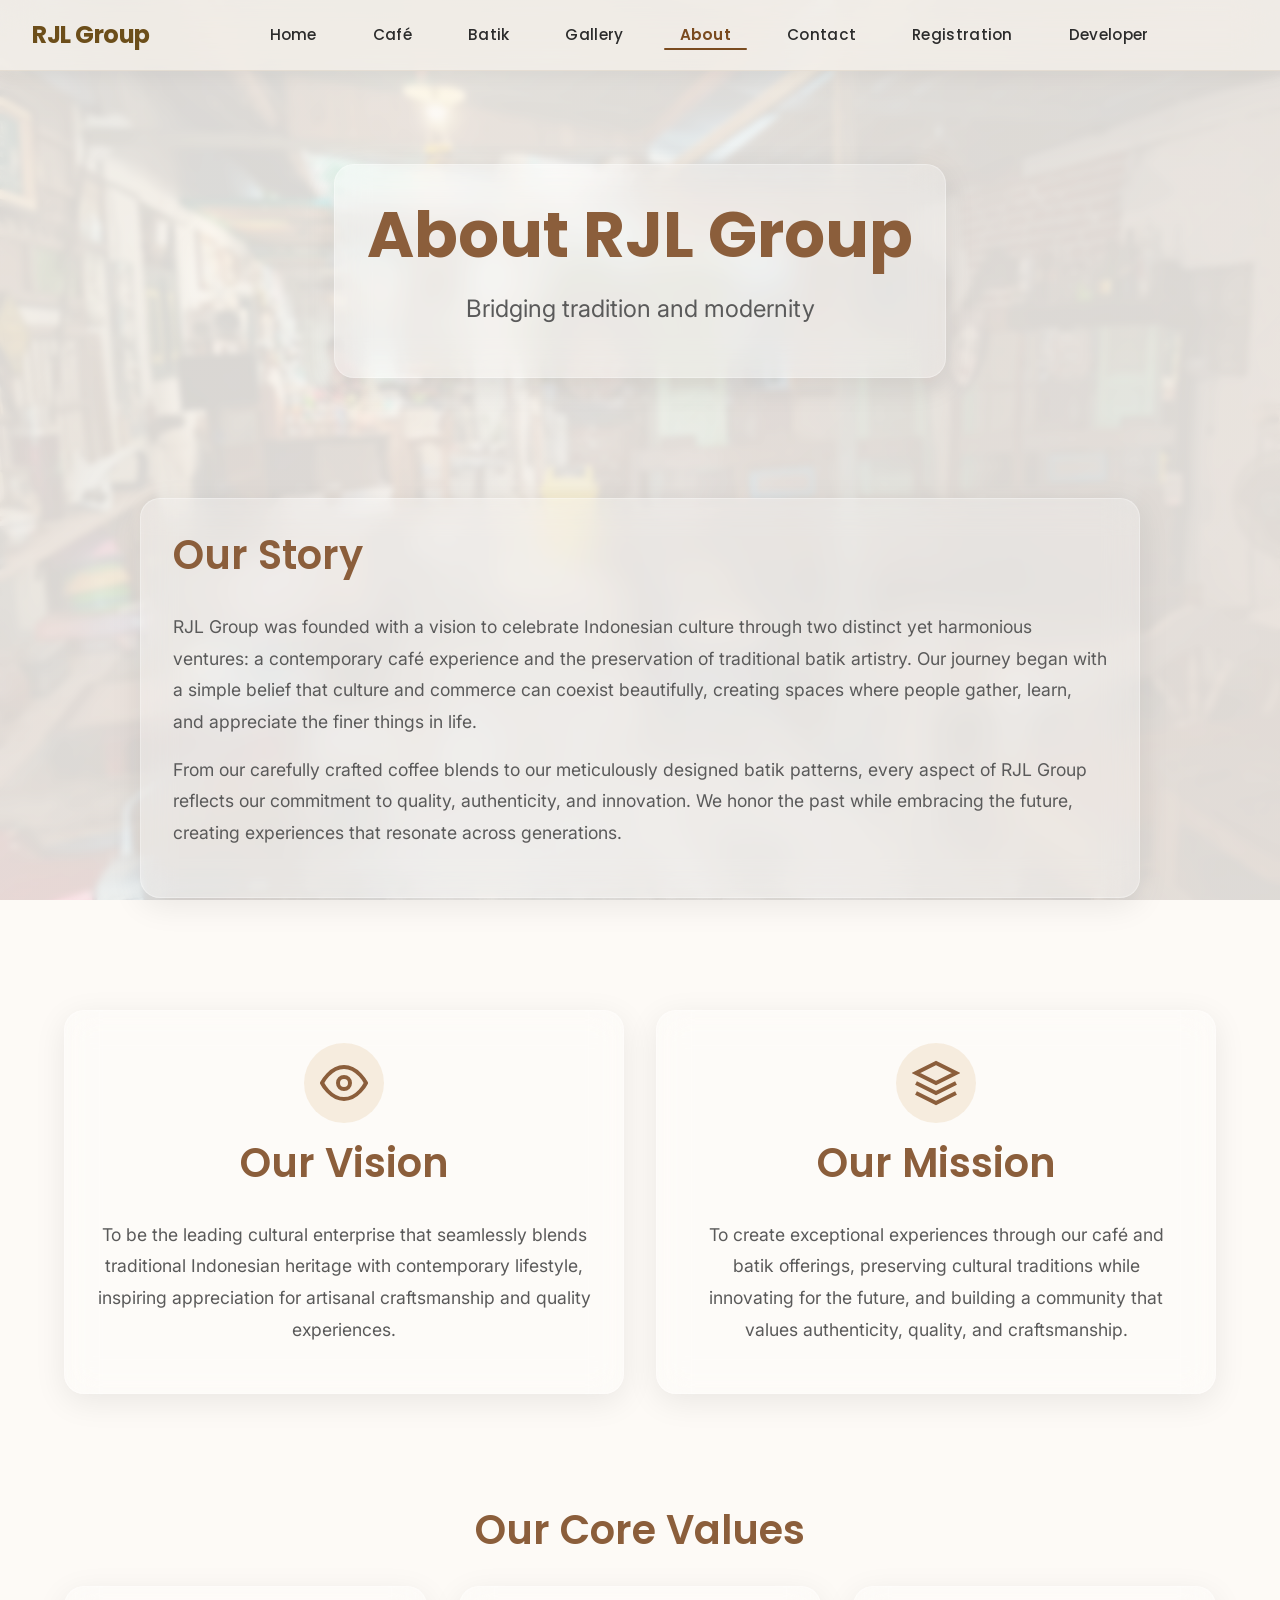
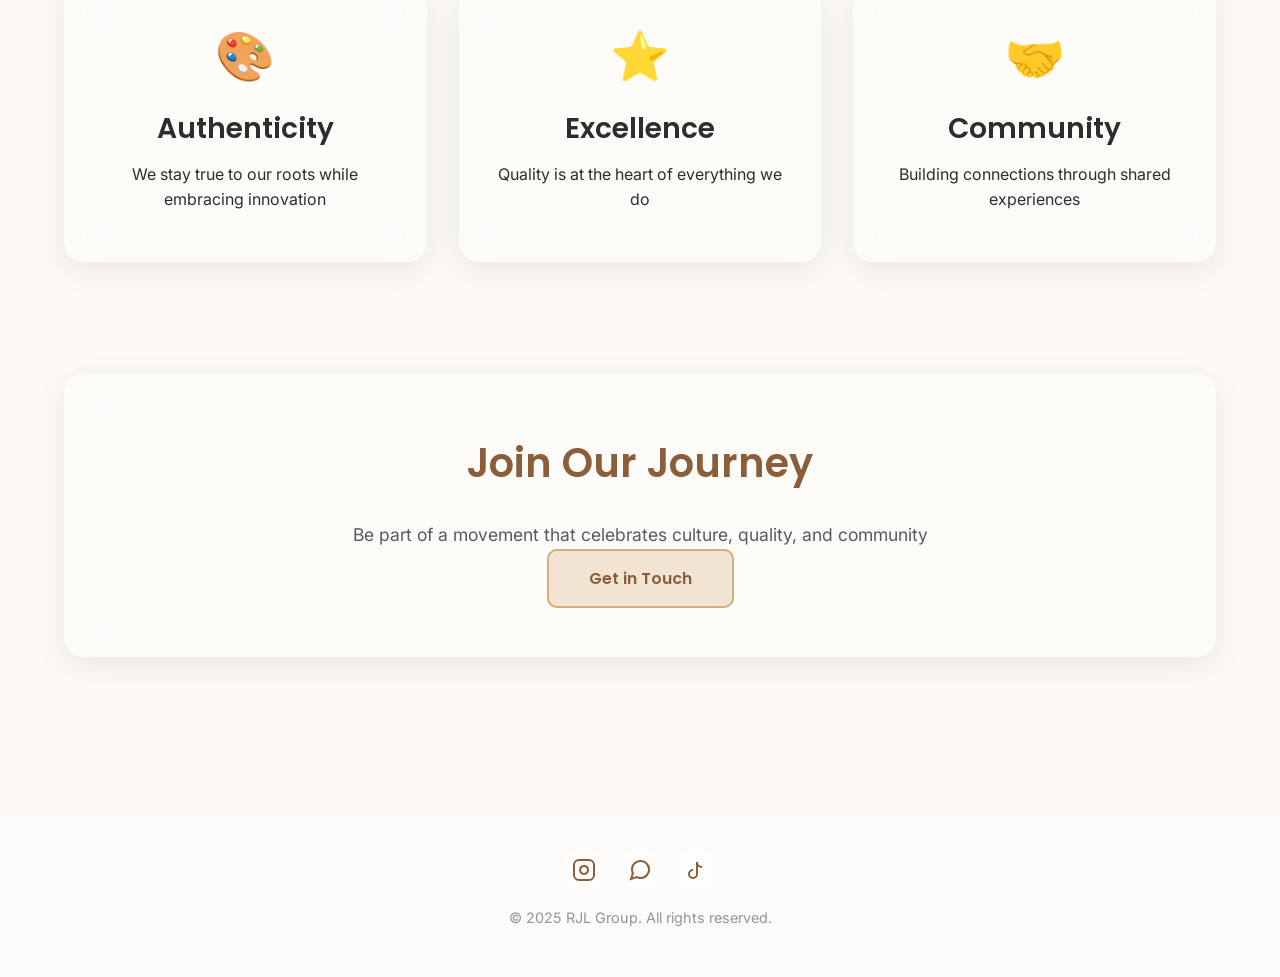
==== commit 66f252cc: "Update background image path in about.html ke docs" ====
--- a/docs/about.html
+++ b/docs/about.html
@@ -11,7 +11,7 @@
 </head>
 <body>
     <!-- Background with overlay -->
-    <div class="page-background" style="background-image: url('/frontend/img/galeri.cafe/5.jpg');"></div>
+    <div class="page-background" style="background-image: url('/docs/img/galeri.cafe/5.jpg');"></div>
     
     <!-- Navigation Bar -->
     <nav class="navbar-glass">
@@ -148,4 +148,4 @@
 
     <script src="script.js"></script>
 </body>
-</html>+</html>
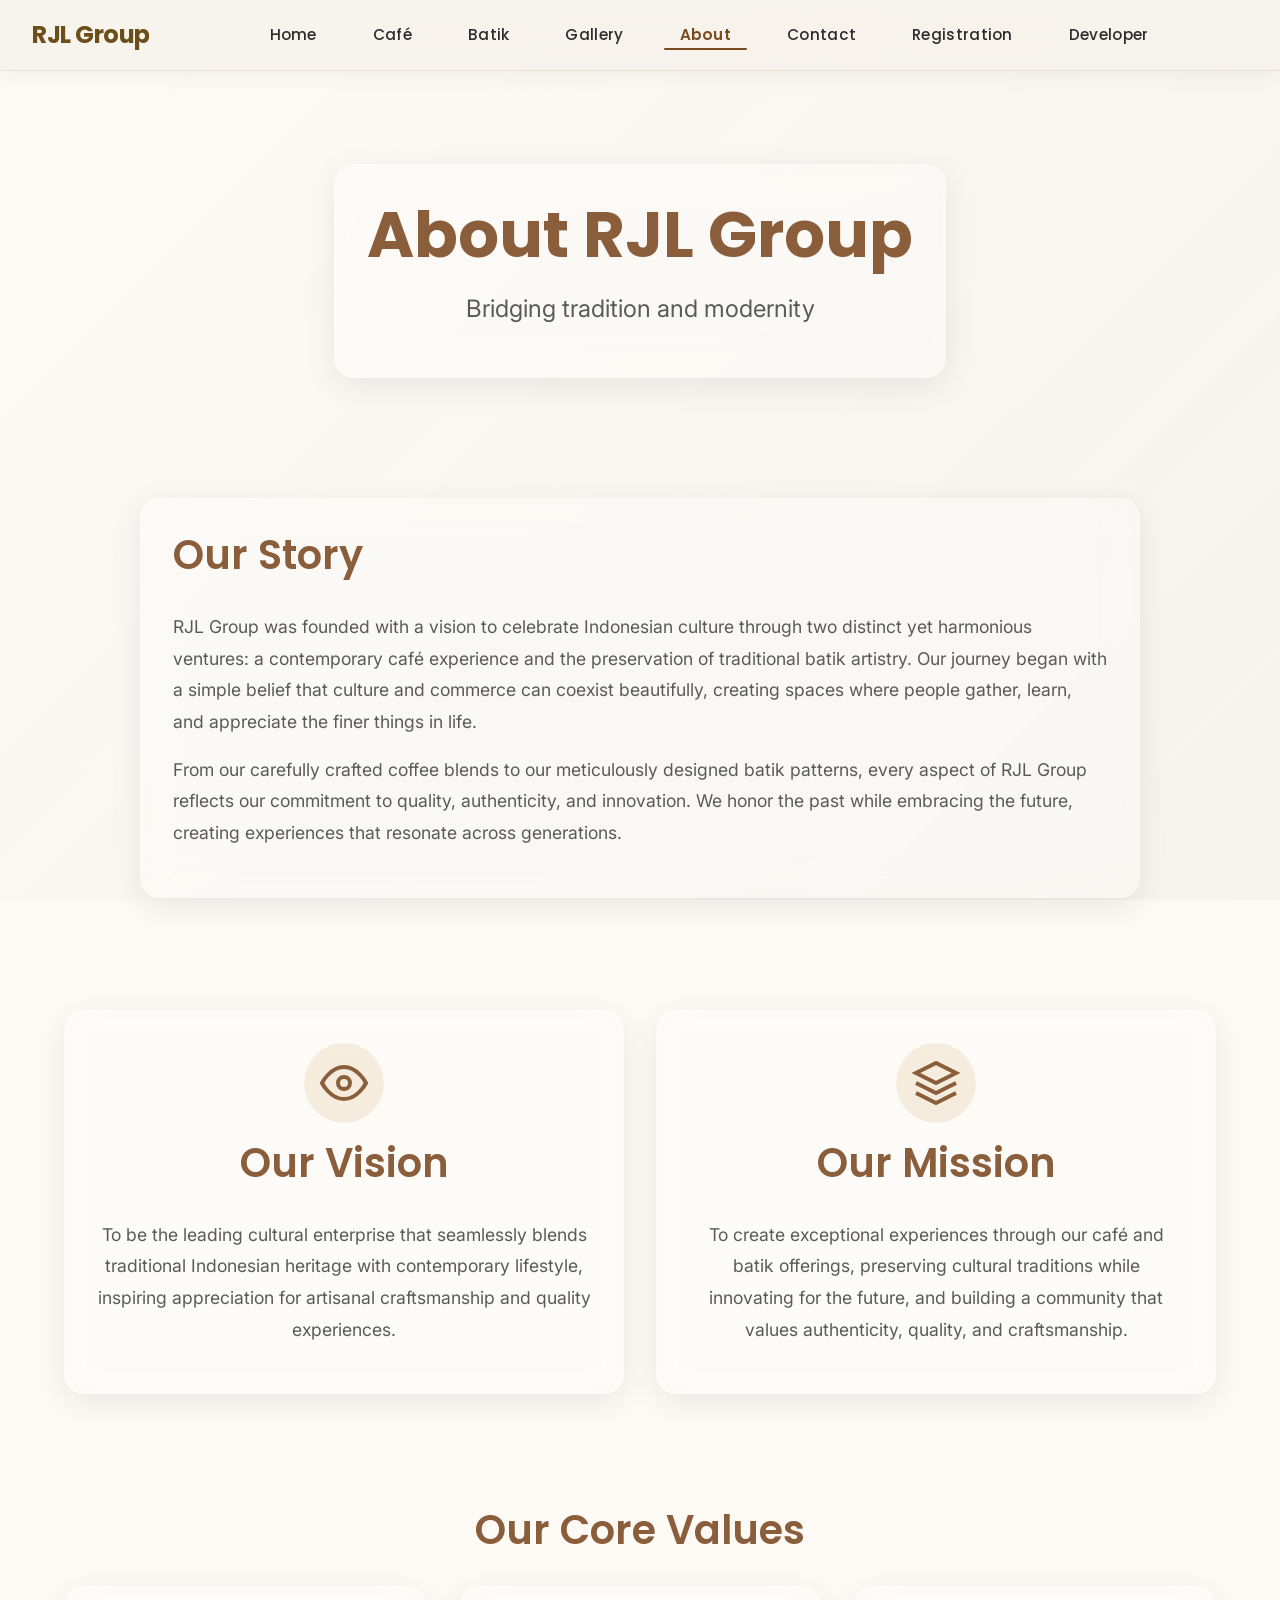
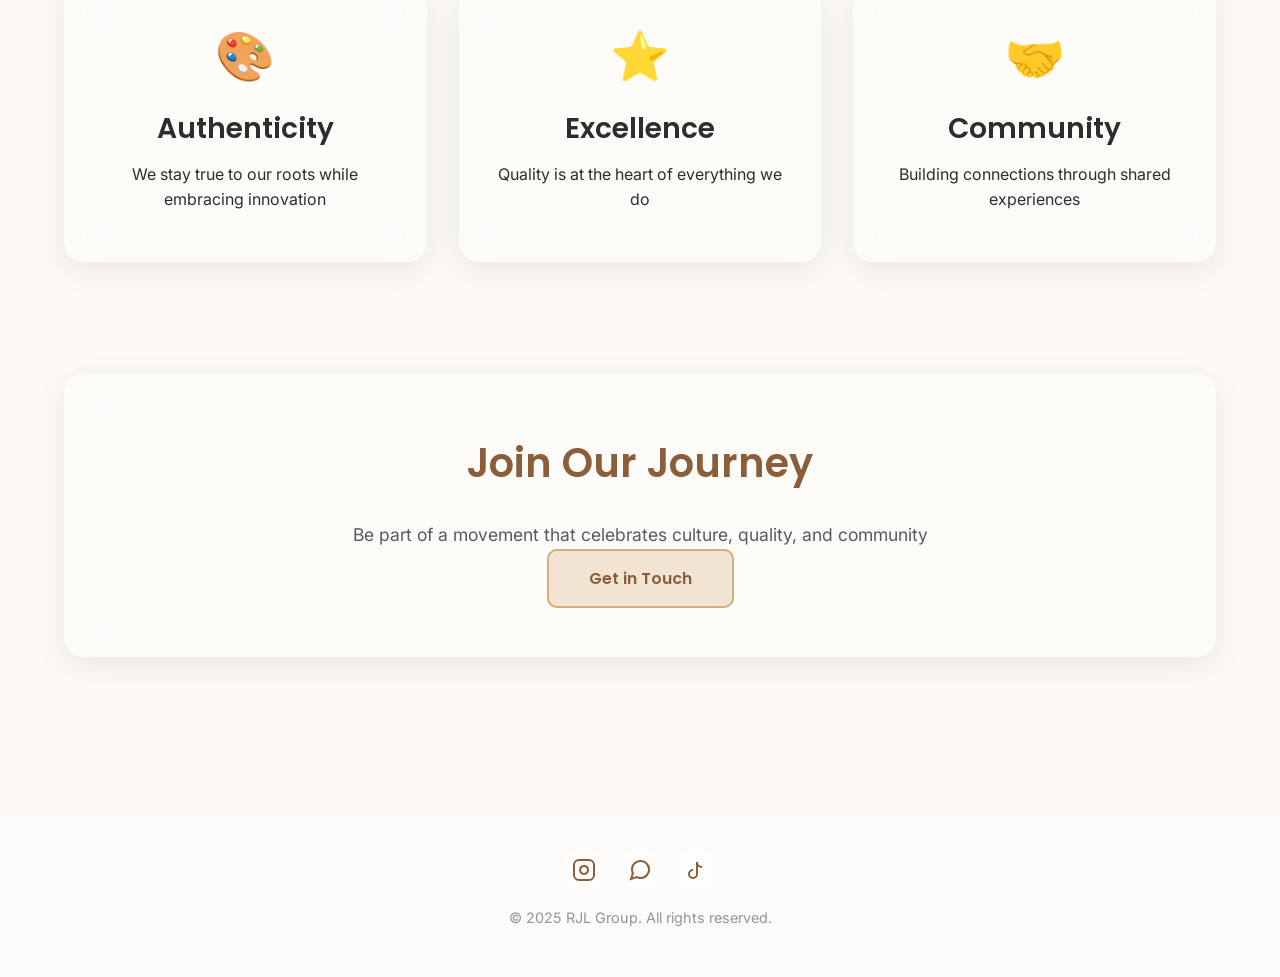
==== commit 93b5d630: "Fix background image URL in about.html" ====
--- a/docs/about.html
+++ b/docs/about.html
@@ -11,7 +11,7 @@
 </head>
 <body>
     <!-- Background with overlay -->
-    <div class="page-background" style="background-image: url('/docs/img/galeri.cafe/5.jpg');"></div>
+    <div class="page-background" style="background-image: url('/img/galeri.cafe/5.jpg');"></div>
     
     <!-- Navigation Bar -->
     <nav class="navbar-glass">
